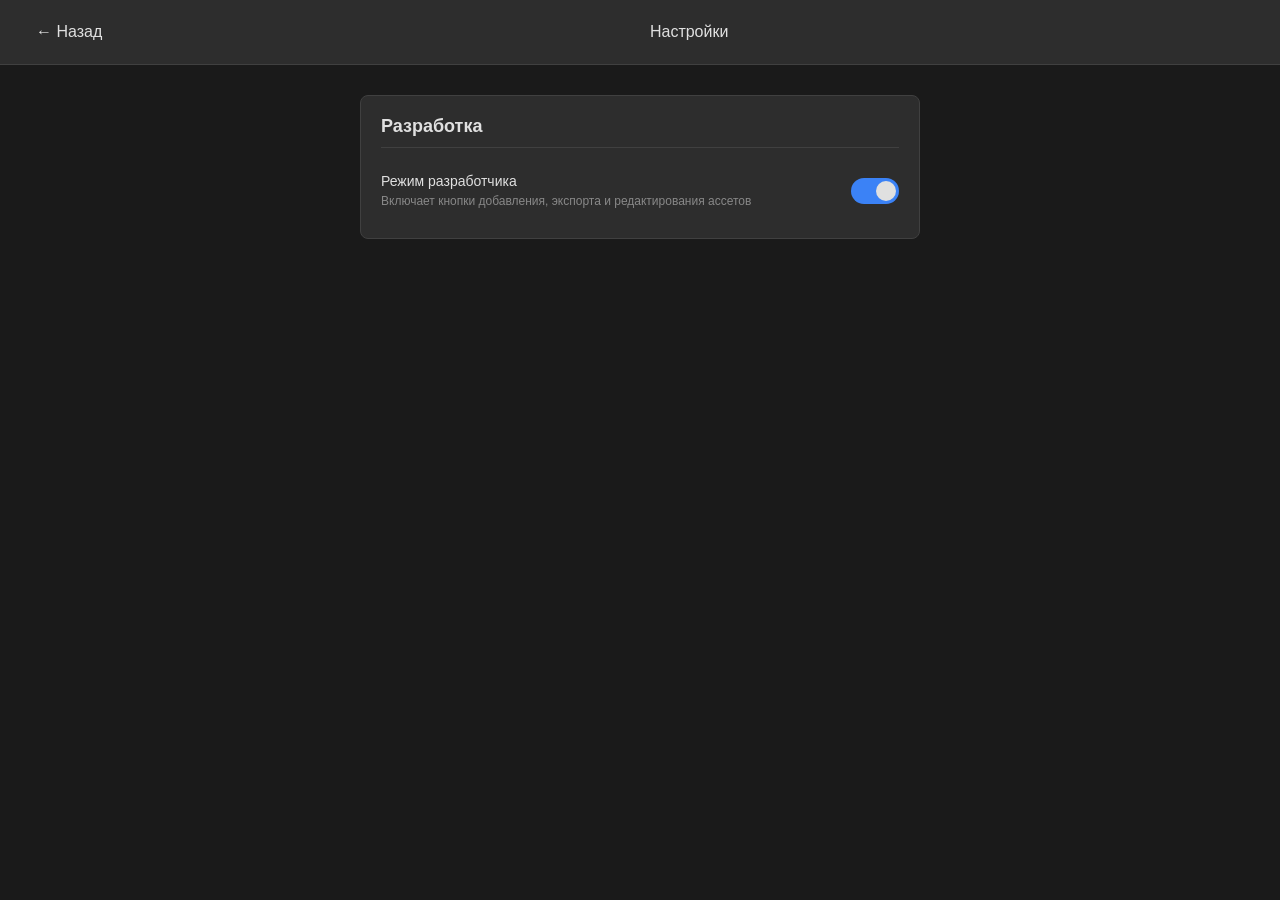
==== pages/settings.html @ 1cd7040f "main" ====
<!DOCTYPE html>
<html lang="ru">
<head>
    <meta charset="UTF-8">
    <meta name="viewport" content="width=device-width, initial-scale=1.0">
    <title>Настройки — FusionAssets</title>
    <link rel="stylesheet" href="../styles.css">
    <link rel="stylesheet" href="settings.css">
</head>
<body>
    <nav class="menu">
        <div class="menu-left">
            <a href="../index.html" class="menu-item">← Назад</a>
        </div>
        <div class="menu-center">
            <h2 class="page-title">Настройки</h2>
        </div>
        <div class="menu-right"></div>
    </nav>
    <main class="content settings-content">
        <div class="settings-card">
            <h3 class="settings-section-title">Разработка</h3>
            <div class="setting-row">
                <div>
                    <div class="setting-label">Режим разработчика</div>
                    <div class="setting-description">Включает кнопки добавления, экспорта и редактирования ассетов</div>
                </div>
                <label class="toggle-switch">
                    <input type="checkbox" id="debug-toggle">
                    <span class="toggle-slider"></span>
                </label>
            </div>
        </div>
    </main>
    <script src="settings.js"></script>
</body>
</html>
---- styles.css ----
* {
    margin: 0;
    padding: 0;
    box-sizing: border-box;
}

body {
    background-color: #1a1a1a;
    font-family: Arial, sans-serif;
}

.menu {
    background-color: #2d2d2d;
    padding: 15px 20px;
    display: flex;
    align-items: center;
    justify-content: space-between;
    border-bottom: 1px solid #404040;
}

.menu-left {
    display: flex;
    align-items: center;
    gap: 10px;
}

.add-btn {
    width: 32px;
    height: 32px;
    border: none;
    border-radius: 4px;
    background-color: #3b82f6;
    color: white;
    font-size: 20px;
    cursor: pointer;
    display: flex;
    align-items: center;
    justify-content: center;
    transition: background-color 0.2s;
}

.add-btn:hover {
    background-color: #2563eb;
}

.export-btn {
    width: 32px;
    height: 32px;
    border: none;
    border-radius: 4px;
    background-color: #505050;
    color: white;
    font-size: 16px;
    cursor: pointer;
    display: flex;
    align-items: center;
    justify-content: center;
    transition: background-color 0.2s;
}

.export-btn:hover {
    background-color: #606060;
}

.edit-btn {
    width: 32px;
    height: 32px;
    border: none;
    border-radius: 4px;
    background-color: #505050;
    color: white;
    font-size: 16px;
    cursor: pointer;
    display: flex;
    align-items: center;
    justify-content: center;
    transition: background-color 0.2s;
}

.edit-btn:hover {
    background-color: #606060;
}

.edit-btn.active {
    background-color: #3b82f6;
}

.asset-card.selected {
    outline: 2px solid #3b82f6;
}

.export-btn, .add-btn, .edit-btn {
    display: flex;
}

.modal {
    display: none;
    position: fixed;
    top: 0;
    left: 0;
    width: 100%;
    height: 100%;
    background-color: rgba(0, 0, 0, 0.7);
    z-index: 1000;
    justify-content: center;
    align-items: center;
}

.modal-content {
    background-color: #2d2d2d;
    border-radius: 8px;
    width: 400px;
    min-height: 200px;
    border: 1px solid #404040;
    padding: 20px;
}

.drop-zone {
    border: 2px dashed #404040;
    border-radius: 8px;
    padding: 40px;
    text-align: center;
    color: #888;
    cursor: pointer;
    transition: border-color 0.2s, background-color 0.2s;
}

.drop-zone:hover, .drop-zone.drag-over {
    border-color: #3b82f6;
    background-color: rgba(59, 130, 246, 0.1);
}

.drop-zone span {
    font-size: 14px;
}

.modal-input {
    width: 100%;
    padding: 10px 12px;
    border: 1px solid #404040;
    border-radius: 4px;
    background-color: #1a1a1a;
    color: #e0e0e0;
    font-size: 14px;
    box-sizing: border-box;
}

.modal-input:focus {
    outline: none;
    border-color: #3b82f6;
}

.modal-input::placeholder {
    color: #666;
}

.asset-path {
    margin-top: 10px;
    color: #888;
    font-size: 13px;
}

.modal-save-btn {
    margin-top: 15px;
    width: 100%;
    padding: 10px;
    background-color: #3b82f6;
    color: white;
    border: none;
    border-radius: 4px;
    font-size: 14px;
    cursor: pointer;
}

.modal-save-btn:hover {
    background-color: #2563eb;
}

.modal-delete-btn {
    padding: 10px;
    background-color: #dc2626;
    color: white;
    border: none;
    border-radius: 4px;
    font-size: 14px;
    cursor: pointer;
}

.modal-delete-btn:hover {
    background-color: #b91c1c;
}

.menu-item {
    color: #e0e0e0;
    text-decoration: none;
    padding: 8px 16px;
    border-radius: 4px;
    transition: background-color 0.2s;
}

.menu-item:hover {
    background-color: #404040;
}

.menu-right {
    display: flex;
    gap: 10px;
}

.menu-center {
    flex: 1;
    display: flex;
    justify-content: center;
    margin: 0 20px;
}

.search-input {
    width: 300px;
    padding: 8px 12px;
    border: 1px solid #404040;
    border-radius: 4px;
    background-color: #1a1a1a;
    color: #e0e0e0;
    font-size: 14px;
}

.search-input::placeholder {
    color: #888;
}

.search-input:focus {
    outline: none;
    border-color: #606060;
}

.content {
    padding: 20px;
}

#assets-container {
    display: grid;
    grid-template-columns: repeat(auto-fill, minmax(180px, 1fr));
    gap: 20px;
}

.assets-grid {
    display: contents;
}

.asset-card {
    background-color: #2d2d2d;
    border-radius: 8px;
    padding: 20px;
    text-align: center;
    cursor: pointer;
    transition: transform 0.2s, background-color 0.2s;
    border: 1px solid #404040;
}

.asset-card:hover {
    transform: translateY(-4px);
    background-color: #363636;
    border-color: #505050;
}

.asset-icon {
    font-size: 40px;
    margin-bottom: 12px;
}

.asset-image {
    width: 100px;
    height: 100px;
    object-fit: contain;
    margin-bottom: 12px;
}

.asset-name {
    color: #e0e0e0;
    font-size: 16px;
    font-weight: 500;
    margin-bottom: 8px;
    white-space: nowrap;
    overflow: hidden;
    text-overflow: ellipsis;
}

.download-btn {
    display: inline-block;
    background-color: #3b82f6;
    color: white;
    padding: 6px 16px;
    border-radius: 4px;
    border: none;
    font-size: 13px;
    cursor: pointer;
    transition: background-color 0.2s;
}

.download-btn:hover {
    background-color: #2563eb;
}

.no-results {
    grid-column: 1 / -1;
    text-align: center;
    color: #888;
    font-size: 18px;
    padding: 40px;
}

.similar-title {
    grid-column: 1 / -1;
    color: #e0e0e0;
    font-size: 20px;
    margin: 20px 0 10px;
    font-weight: 500;
}

.search-spinner {
    width: 40px;
    height: 40px;
    margin: 40px auto;
    border: 3px solid #404040;
    border-top-color: #3b82f6;
    border-radius: 50%;
    animation: spin 0.8s linear infinite;
}

@keyframes spin {
    to { transform: rotate(360deg); }
}

.download-btn:disabled {
    cursor: wait !important;
}

.preview-modal {
    display: none;
    position: fixed;
    top: 0;
    left: 0;
    width: 100%;
    height: 100%;
    background-color: rgba(0, 0, 0, 0.9);
    z-index: 2000;
    justify-content: center;
    align-items: center;
    flex-direction: column;
    user-select: text;
}

.preview-modal.active {
    display: flex;
}

.preview-controls {
    position: absolute;
    top: 15px;
    right: 15px;
    display: flex;
    align-items: center;
    gap: 8px;
    z-index: 2001;
}

.zoom-btn {
    width: 36px;
    height: 36px;
    border: 1px solid #404040;
    border-radius: 6px;
    background-color: #2d2d2d;
    color: #e0e0e0;
    font-size: 18px;
    cursor: pointer;
    display: flex;
    align-items: center;
    justify-content: center;
    transition: background-color 0.2s, border-color 0.2s;
}

.zoom-btn:hover {
    background-color: #3b82f6;
    border-color: #3b82f6;
}

.zoom-btn:disabled {
    opacity: 0.5;
    cursor: wait !important;
}

.zoom-level {
    color: #e0e0e0;
    font-size: 14px;
    min-width: 45px;
    text-align: center;
    user-select: none;
}

.preview-close {
    width: 36px;
    height: 36px;
    border: 1px solid #404040;
    border-radius: 6px;
    background-color: #2d2d2d;
    font-size: 24px;
    color: #e0e0e0;
    cursor: pointer;
    display: flex;
    align-items: center;
    justify-content: center;
    transition: color 0.2s, background-color 0.2s;
    line-height: 1;
}

.preview-close:hover {
    background-color: #dc2626;
    border-color: #dc2626;
}

.preview-image-container {
    display: flex;
    justify-content: center;
    align-items: center;
    width: 100%;
    height: calc(100% - 100px);
    overflow: auto;
}

.preview-image {
    max-width: none;
    max-height: none;
    object-fit: none;
    transition: transform 0.1s ease;
    user-select: none;
    -webkit-user-drag: none;
}

.preview-name {
    color: #e0e0e0;
    font-size: 16px;
    margin-top: 10px;
    text-align: center;
    max-width: 80%;
    word-break: break-word;
}

.setting-row {
    display: flex;
    align-items: center;
    justify-content: space-between;
    padding: 10px 0;
}

.setting-label {
    color: #e0e0e0;
    font-size: 14px;
}

.setting-description {
    color: #888;
    font-size: 12px;
    margin-top: 5px;
}

.toggle-switch {
    position: relative;
    display: inline-block;
    width: 48px;
    height: 26px;
}

.toggle-switch input {
    opacity: 0;
    width: 0;
    height: 0;
}

.toggle-slider {
    position: absolute;
    cursor: pointer;
    top: 0;
    left: 0;
    right: 0;
    bottom: 0;
    background-color: #404040;
    border-radius: 26px;
    transition: background-color 0.3s;
}

.toggle-slider:before {
    position: absolute;
    content: "";
    height: 20px;
    width: 20px;
    left: 3px;
    bottom: 3px;
    background-color: #e0e0e0;
    border-radius: 50%;
    transition: transform 0.3s;
}

.toggle-switch input:checked + .toggle-slider {
    background-color: #3b82f6;
}

.toggle-switch input:checked + .toggle-slider:before {
    transform: translateX(22px);
}
---- pages/settings.css ----
.settings-content {
    max-width: 600px;
    margin: 0 auto;
    padding: 30px 20px;
}

.settings-card {
    background-color: #2d2d2d;
    border-radius: 8px;
    border: 1px solid #404040;
    padding: 20px;
}

.settings-section-title {
    color: #e0e0e0;
    font-size: 18px;
    margin-bottom: 15px;
    padding-bottom: 10px;
    border-bottom: 1px solid #404040;
}

.page-title {
    color: #e0e0e0;
    font-size: 16px;
    font-weight: 500;
}
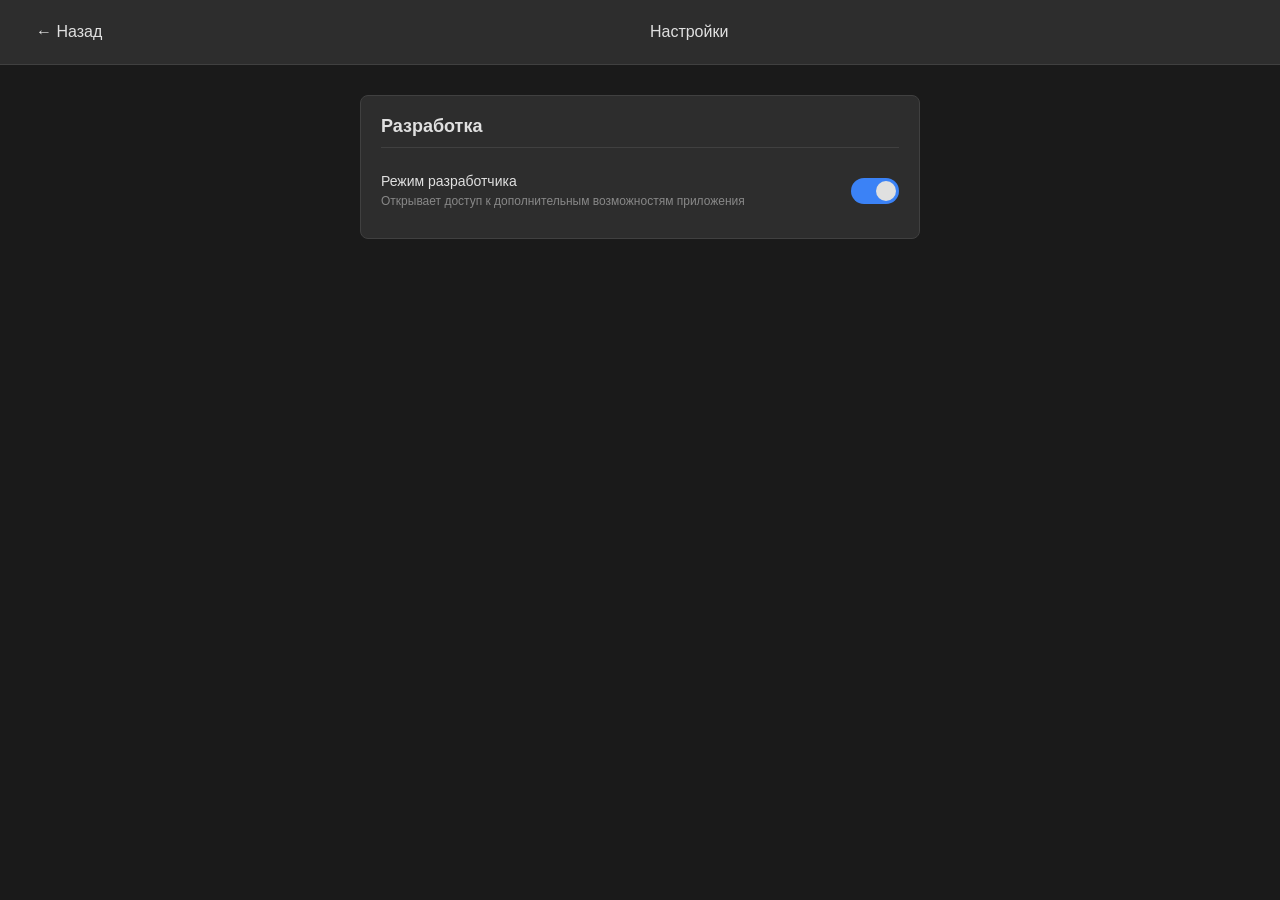
==== commit 166e62e5: "main" ====
--- a/pages/settings.html
+++ b/pages/settings.html
@@ -23,7 +23,7 @@
             <div class="setting-row">
                 <div>
                     <div class="setting-label">Режим разработчика</div>
-                    <div class="setting-description">Включает кнопки добавления, экспорта и редактирования ассетов</div>
+                    <div class="setting-description">Открывает доступ к дополнительным возможностям приложения</div>
                 </div>
                 <label class="toggle-switch">
                     <input type="checkbox" id="debug-toggle">
--- a/styles.css
+++ b/styles.css
@@ -317,6 +317,11 @@
     font-weight: 500;
 }
 
+button, .download-btn, .zoom-btn, .preview-close, .toggle-switch, .menu-item, .add-btn, .export-btn, .edit-btn {
+    user-select: none;
+    -webkit-user-select: none;
+}
+
 .search-spinner {
     width: 40px;
     height: 40px;
@@ -348,6 +353,7 @@
     align-items: center;
     flex-direction: column;
     user-select: text;
+    overflow: hidden;
 }
 
 .preview-modal.active {
@@ -424,7 +430,8 @@
     align-items: center;
     width: 100%;
     height: calc(100% - 100px);
-    overflow: auto;
+    overflow: hidden;
+    overscroll-behavior: contain;
 }
 
 .preview-image {
@@ -443,6 +450,83 @@
     text-align: center;
     max-width: 80%;
     word-break: break-word;
+}
+
+.preview-download-btn {
+    margin-top: 10px;
+    margin-bottom: 20px;
+}
+
+html.preview-open,
+body.preview-open {
+    overflow: hidden;
+    position: fixed;
+    width: 100%;
+}
+
+.tags-container {
+    display: flex;
+    flex-wrap: wrap;
+    align-items: center;
+    gap: 6px;
+    padding: 8px 10px;
+    border: 1px solid #404040;
+    border-radius: 4px;
+    background-color: #1a1a1a;
+    min-height: 40px;
+    cursor: text;
+}
+
+.tags-container:focus-within {
+    border-color: #3b82f6;
+}
+
+.tags-input {
+    border: none;
+    outline: none;
+    background: transparent;
+    color: #e0e0e0;
+    font-size: 14px;
+    flex: 1;
+    min-width: 120px;
+    padding: 2px 0;
+}
+
+.tags-input::placeholder {
+    color: #666;
+}
+
+.tag-chip {
+    display: inline-flex;
+    align-items: center;
+    gap: 4px;
+    padding: 3px 8px;
+    background-color: #3b82f6;
+    color: white;
+    border-radius: 12px;
+    font-size: 13px;
+    user-select: none;
+    -webkit-user-select: none;
+    cursor: default;
+}
+
+.tag-chip .tag-remove {
+    display: inline-flex;
+    align-items: center;
+    justify-content: center;
+    width: 16px;
+    height: 16px;
+    border-radius: 50%;
+    background-color: rgba(255, 255, 255, 0.2);
+    color: white;
+    font-size: 12px;
+    cursor: pointer;
+    line-height: 1;
+    transition: background-color 0.2s;
+}
+
+.tag-chip .tag-remove:hover {
+    background-color: rgba(255, 255, 255, 0.4);
 }
 
 .setting-row {
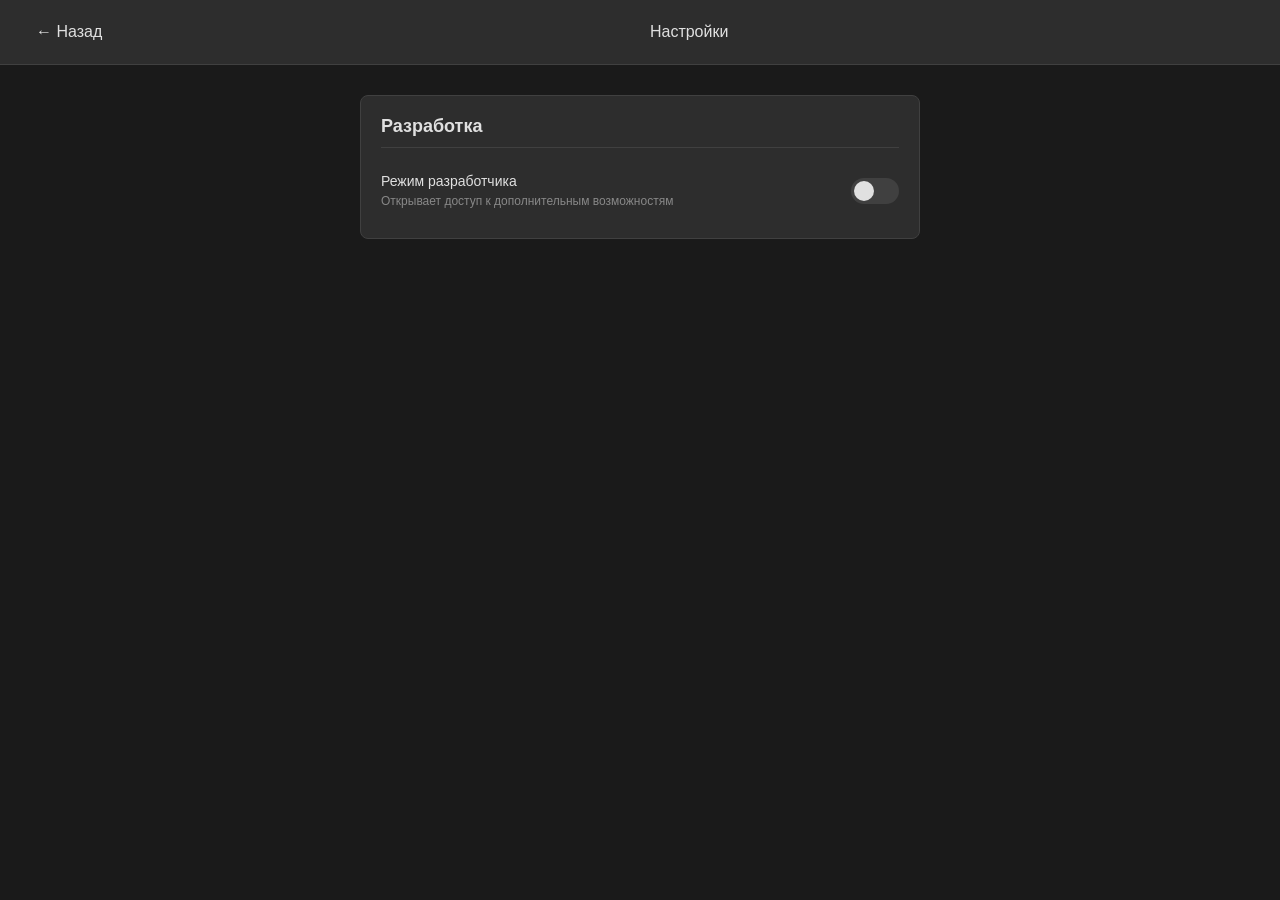
==== commit 2038f3b5: "main" ====
--- a/pages/settings.html
+++ b/pages/settings.html
@@ -23,7 +23,7 @@
             <div class="setting-row">
                 <div>
                     <div class="setting-label">Режим разработчика</div>
-                    <div class="setting-description">Открывает доступ к дополнительным возможностям приложения</div>
+                    <div class="setting-description">Открывает доступ к дополнительным возможностям</div>
                 </div>
                 <label class="toggle-switch">
                     <input type="checkbox" id="debug-toggle">
--- a/styles.css
+++ b/styles.css
@@ -90,7 +90,7 @@
 }
 
 .export-btn, .add-btn, .edit-btn {
-    display: flex;
+    display: none;
 }
 
 .modal {
